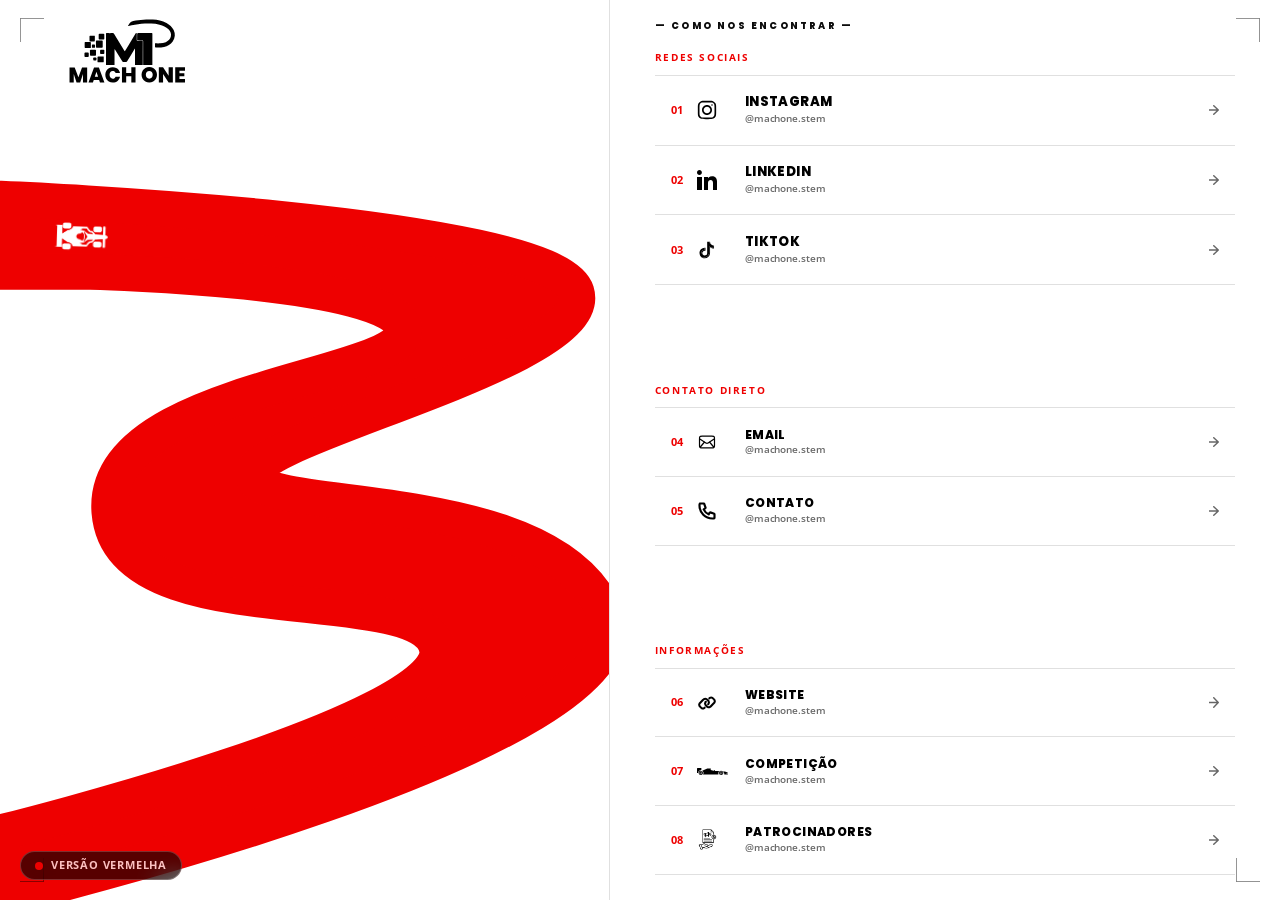
==== index.html @ 7f6b6109 "feat: site institucional Mach One Linktree com temas e animacao de pista" ====
<!DOCTYPE html>
<html lang="pt-BR" data-theme="white">
<head>
    <meta charset="UTF-8">
    <meta name="viewport" content="width=device-width, initial-scale=1.0">
    <title>Mach One | STEM Racing - Como Nos Encontrar</title>
    <meta name="description" content="A Mach One une tecnologia avançada e precisão para dominar as competições de STEM Racing. Conheça nossos links e canais oficiais.">
    <link rel="preconnect" href="https://fonts.googleapis.com">
    <link rel="preconnect" href="https://fonts.gstatic.com" crossorigin>
    <link href="https://fonts.googleapis.com/css2?family=Open+Sans:wght@400;600;700;800&family=Poppins:wght@700;800;900&display=swap" rel="stylesheet">
    <link rel="stylesheet" href="style.css">
</head>
<body>
    <!-- Main Frame (Full-Screen Edge-to-Edge) -->
    <main class="page-wrapper" id="main-frame">
        
        <!-- HUD Corner Brackets -->
        <img src="assets/corner-tl.svg" class="hud-corner hud-corner-tl" alt="" aria-hidden="true">
        <img src="assets/corner-tr.svg" class="hud-corner hud-corner-tr" alt="" aria-hidden="true">
        <img src="assets/corner-bl.svg" class="hud-corner hud-corner-bl" alt="" aria-hidden="true">
        <img src="assets/corner-br.svg" class="hud-corner hud-corner-br" alt="" aria-hidden="true">

        <div class="layout-container">
            <!-- LEFT COLUMN - Brand & Track Hero -->
            <section class="hero-column" aria-label="Mach One Brand">
                
                <!-- Brand Logo (Positioned high up) -->
                <header class="logo-wrapper">
                    <a href="#" class="logo-link" aria-label="Mach One Página Inicial">
                        <img src="assets/logo.svg" alt="Mach One Logo" class="brand-logo">
                    </a>
                </header>

                <!-- Winding S-Track with Autonomous F1 Car -->
                <div class="track-background" id="track-bg" aria-hidden="true">
                    <svg class="track-svg" id="track-svg-elem" viewBox="0 0 729.001 856.314" preserveAspectRatio="none" overflow="visible">
                        <!-- Track Asphalt Surface -->
                        <path id="track-surface" d="M483.198 159.98C476.521 98.8142 108.544 90.0101 108.544 90.0101H1V1.04213C1 1.04213 663.271 28.3812 689.282 114.106C715.293 199.83 289.618 293.432 303.124 340.233C316.629 387.034 660.27 349.963 724.296 507.048C788.323 664.132 1 855.042 1 855.042V773.952C1 773.952 539.721 638.646 523.714 550.141C507.708 461.637 144.122 539.006 131.553 383.327C119.136 229.512 489.874 221.145 483.198 159.98Z" fill="black" stroke="black" stroke-width="2"/>
                        
                        <!-- Track Centerline Guide for Autonomous Driving (Starts off-screen and loops seamlessly) -->
                        <path id="f1-track-line" d="M -70 45 L 1 45 C 380 45, 576 125, 586 137 C 602 210, 204 261, 217 362 C 230 463, 584 406, 624 528 C 664 651, 380 730, 1 814 L -70 814" fill="none" stroke="none" />
                    </svg>

                    <!-- Real Hardware-Accelerated Autonomous Car on Track -->
                    <div class="track-car-wrapper" id="f1-car-track">
                        <img src="assets/car-image.png" alt="Carro F1 Mach One" class="track-car-img">
                    </div>
                </div>

            </section>

            <!-- Vertical Center Divider -->
            <div class="center-divider" aria-hidden="true"></div>

            <!-- RIGHT COLUMN - Links Directory -->
            <section class="links-column" aria-label="Links e Contatos">
                <div class="links-panel-inner">
                    <!-- Main Header -->
                    <h1 class="links-main-title">— COMO NOS ENCONTRAR —</h1>

                    <!-- Links Groups Container (Vertically Distributed) -->
                    <div class="links-groups-wrapper">
                        <!-- GROUP 1: REDES SOCIAIS -->
                        <div class="links-category-group" id="group-social">
                        <h2 class="category-heading">REDES SOCIAIS</h2>
                        <div class="category-divider-line"></div>

                        <!-- 01 Instagram -->
                        <a href="https://instagram.com/machone.stem" target="_blank" rel="noopener noreferrer" class="link-item-row" id="link-01">
                            <span class="hover-car-runner" aria-hidden="true">
                                <img src="assets/racecar-icon.svg" alt="" class="hover-runner-img">
                            </span>
                            <span class="row-number">01</span>
                            <div class="row-icon-wrap">
                                <img src="assets/instagram.svg" alt="" class="row-icon-svg">
                            </div>
                            <div class="row-text-info">
                                <span class="row-title">INSTAGRAM</span>
                                <span class="row-handle">@machone.stem</span>
                            </div>
                            <div class="row-arrow-wrap">
                                <img src="assets/arrow.svg" alt="" class="row-arrow-svg">
                            </div>
                        </a>
                        <div class="category-divider-line"></div>

                        <!-- 02 LinkedIn -->
                        <a href="https://linkedin.com/company/machone-stem" target="_blank" rel="noopener noreferrer" class="link-item-row" id="link-02">
                            <span class="hover-car-runner" aria-hidden="true">
                                <img src="assets/racecar-icon.svg" alt="" class="hover-runner-img">
                            </span>
                            <span class="row-number">02</span>
                            <div class="row-icon-wrap">
                                <img src="assets/linkedin.svg" alt="" class="row-icon-svg">
                            </div>
                            <div class="row-text-info">
                                <span class="row-title">LINKEDIN</span>
                                <span class="row-handle">@machone.stem</span>
                            </div>
                            <div class="row-arrow-wrap">
                                <img src="assets/arrow.svg" alt="" class="row-arrow-svg">
                            </div>
                        </a>
                        <div class="category-divider-line"></div>

                        <!-- 03 TikTok -->
                        <a href="https://tiktok.com/@machone.stem" target="_blank" rel="noopener noreferrer" class="link-item-row" id="link-03">
                            <span class="hover-car-runner" aria-hidden="true">
                                <img src="assets/racecar-icon.svg" alt="" class="hover-runner-img">
                            </span>
                            <span class="row-number">03</span>
                            <div class="row-icon-wrap">
                                <img src="assets/tiktok.svg" alt="" class="row-icon-svg">
                            </div>
                            <div class="row-text-info">
                                <span class="row-title">TIKTOK</span>
                                <span class="row-handle">@machone.stem</span>
                            </div>
                            <div class="row-arrow-wrap">
                                <img src="assets/arrow.svg" alt="" class="row-arrow-svg">
                            </div>
                        </a>
                        <div class="category-divider-line"></div>
                    </div>

                    <!-- GROUP 2: CONTATO DIRETO -->
                    <div class="links-category-group" id="group-contact">
                        <h2 class="category-heading">CONTATO DIRETO</h2>
                        <div class="category-divider-line"></div>

                        <!-- 04 Email -->
                        <a href="mailto:contato@machone.stem" class="link-item-row" id="link-04">
                            <span class="hover-car-runner" aria-hidden="true">
                                <img src="assets/racecar-icon.svg" alt="" class="hover-runner-img">
                            </span>
                            <span class="row-number">04</span>
                            <div class="row-icon-wrap">
                                <img src="assets/mail.svg" alt="" class="row-icon-svg">
                            </div>
                            <div class="row-text-info">
                                <span class="row-title">EMAIL</span>
                                <span class="row-handle">@machone.stem</span>
                            </div>
                            <div class="row-arrow-wrap">
                                <img src="assets/arrow.svg" alt="" class="row-arrow-svg">
                            </div>
                        </a>
                        <div class="category-divider-line"></div>

                        <!-- 05 Contato / Telefone -->
                        <a href="https://wa.me/5511999999999" target="_blank" rel="noopener noreferrer" class="link-item-row" id="link-05">
                            <span class="hover-car-runner" aria-hidden="true">
                                <img src="assets/racecar-icon.svg" alt="" class="hover-runner-img">
                            </span>
                            <span class="row-number">05</span>
                            <div class="row-icon-wrap">
                                <img src="assets/phone.svg" alt="" class="row-icon-svg">
                            </div>
                            <div class="row-text-info">
                                <span class="row-title">CONTATO</span>
                                <span class="row-handle">@machone.stem</span>
                            </div>
                            <div class="row-arrow-wrap">
                                <img src="assets/arrow.svg" alt="" class="row-arrow-svg">
                            </div>
                        </a>
                        <div class="category-divider-line"></div>
                    </div>

                    <!-- GROUP 3: INFORMAÇÕES -->
                    <div class="links-category-group" id="group-info">
                        <h2 class="category-heading">INFORMAÇÕES</h2>
                        <div class="category-divider-line"></div>

                        <!-- 06 Website -->
                        <a href="https://machonestem.com.br" target="_blank" rel="noopener noreferrer" class="link-item-row" id="link-06">
                            <span class="hover-car-runner" aria-hidden="true">
                                <img src="assets/racecar-icon.svg" alt="" class="hover-runner-img">
                            </span>
                            <span class="row-number">06</span>
                            <div class="row-icon-wrap">
                                <img src="assets/website.svg" alt="" class="row-icon-svg">
                            </div>
                            <div class="row-text-info">
                                <span class="row-title">WEBSITE</span>
                                <span class="row-handle">@machone.stem</span>
                            </div>
                            <div class="row-arrow-wrap">
                                <img src="assets/arrow.svg" alt="" class="row-arrow-svg">
                            </div>
                        </a>
                        <div class="category-divider-line"></div>

                        <!-- 07 Competição -->
                        <a href="#competicao" class="link-item-row" id="link-07">
                            <span class="hover-car-runner" aria-hidden="true">
                                <img src="assets/racecar-icon.svg" alt="" class="hover-runner-img">
                            </span>
                            <span class="row-number">07</span>
                            <div class="row-icon-wrap icon-wide">
                                <img src="assets/racecar-icon.svg" alt="" class="row-icon-svg racecar-svg">
                            </div>
                            <div class="row-text-info">
                                <span class="row-title">COMPETIÇÃO</span>
                                <span class="row-handle">@machone.stem</span>
                            </div>
                            <div class="row-arrow-wrap">
                                <img src="assets/arrow.svg" alt="" class="row-arrow-svg">
                            </div>
                        </a>
                        <div class="category-divider-line"></div>

                        <!-- 08 Patrocinadores -->
                        <a href="#patrocinadores" class="link-item-row" id="link-08">
                            <span class="hover-car-runner" aria-hidden="true">
                                <img src="assets/racecar-icon.svg" alt="" class="hover-runner-img">
                            </span>
                            <span class="row-number">08</span>
                            <div class="row-icon-wrap">
                                <img src="assets/sponsorship.png" alt="" class="row-icon-img">
                            </div>
                            <div class="row-text-info">
                                <span class="row-title">PATROCINADORES</span>
                                <span class="row-handle">@machone.stem</span>
                            </div>
                            <div class="row-arrow-wrap">
                                <img src="assets/arrow.svg" alt="" class="row-arrow-svg">
                            </div>
                        </a>
                        <div class="category-divider-line"></div>
                    </div>
                </div>
            </div>
        </section>
        </div>
    </main>

    <a href="index-red.html" class="theme-switch-badge" title="Alternar para Versão Vermelha">
        <span class="theme-dot" aria-hidden="true"></span>
        Versão Vermelha
    </a>

    <script src="script.js"></script>
</body>
</html>
---- style.css ----
/* =========================================================
   MACH ONE | STEM Racing - Design System & Linktree
   Accurate 1:1 Implementation of Figma Dev Mode Specification
   Proportional Compact Scaling & Full-Screen Edge-to-Edge
   ========================================================= */

/* ---- Core Design Tokens ---- */
:root {
    --brand-red: #EE0000;
    --brand-red-dark: #CC0000;
    --brand-red-hover: #FF1A1A;
    --brand-black: #000000;
    --brand-white: #FFFFFF;

    --font-heading: 'Poppins', -apple-system, BlinkMacSystemFont, 'Segoe UI', sans-serif;
    --font-body: 'Open Sans', -apple-system, BlinkMacSystemFont, 'Segoe UI', sans-serif;

    --transition-snappy: 180ms cubic-bezier(0.16, 1, 0.3, 1);
    --transition-smooth: 280ms cubic-bezier(0.4, 0, 0.2, 1);
}

/* ---- THEME: WHITE CANVAS (index.html) ---- */
:root, [data-theme="white"] {
    --theme-bg: #FFFFFF;
    --theme-text-main: #000000;
    --theme-text-muted: #5A5A5A;
    --theme-category-heading: #EE0000; /* Títulos entre os elementos em vermelho */
    --theme-divider: rgba(0, 0, 0, 0.12);
    --theme-logo-filter: brightness(0);
    --theme-hud-filter: none;
    --theme-hud-opacity: 0.85;
    --theme-track-color: #EE0000; /* Pista em vermelho na versão branca */

    /* Row Normal */
    --theme-row-number: #EE0000;
    --theme-row-title: #000000;
    --theme-row-handle: #5A5A5A;
    --theme-row-icon-filter: brightness(0);
    --theme-row-arrow-filter: brightness(0);
    --theme-row-arrow-opacity: 0.6;

    /* Row Hover */
    --theme-hover-bg: #EE0000;
    --theme-hover-shadow: 0 10px 24px rgba(238, 0, 0, 0.32), 0 2px 6px rgba(0, 0, 0, 0.1);
    --theme-hover-number: #FFFFFF;
    --theme-hover-title: #FFFFFF;
    --theme-hover-handle: rgba(255, 255, 255, 0.92);
    --theme-hover-icon-filter: brightness(0) invert(1);
    --theme-hover-arrow-filter: brightness(0) invert(1);
    --theme-hover-car-filter: brightness(0) invert(1);
    --theme-hover-car-trail: linear-gradient(to left, rgba(255, 255, 255, 0.95), rgba(255, 255, 255, 0.3), transparent);
}

/* ---- THEME: RED CANVAS (index-red.html) ---- */
[data-theme="red"] {
    --theme-bg: #EE0000;
    --theme-text-main: #FFFFFF;
    --theme-text-muted: rgba(255, 255, 255, 0.9);
    --theme-category-heading: #FFFFFF; /* Branco para legibilidade sobre o fundo vermelho */
    --theme-divider: rgba(255, 255, 255, 0.25);
    --theme-logo-filter: drop-shadow(0 2px 6px rgba(0, 0, 0, 0.25));
    --theme-hud-filter: none;
    --theme-hud-opacity: 0.85;
    --theme-track-color: #000000; /* Pista em preto na versão vermelha */

    /* Row Normal */
    --theme-row-number: #000000;
    --theme-row-title: #FFFFFF;
    --theme-row-handle: rgba(255, 255, 255, 0.9);
    --theme-row-icon-filter: drop-shadow(0 1px 3px rgba(0, 0, 0, 0.25));
    --theme-row-arrow-filter: drop-shadow(0 1px 3px rgba(0, 0, 0, 0.25));
    --theme-row-arrow-opacity: 0.8;

    /* Row Hover */
    --theme-hover-bg: #FFFFFF;
    --theme-hover-shadow: 0 10px 24px rgba(0, 0, 0, 0.28), 0 2px 6px rgba(0, 0, 0, 0.16);
    --theme-hover-number: #EE0000;
    --theme-hover-title: #000000;
    --theme-hover-handle: #333333;
    --theme-hover-icon-filter: brightness(0);
    --theme-hover-arrow-filter: brightness(0) saturate(100%) invert(13%) sepia(94%) saturate(7150%) hue-rotate(359deg) brightness(98%) contrast(118%);
    --theme-hover-car-filter: brightness(0) saturate(100%) invert(13%) sepia(94%) saturate(7150%) hue-rotate(359deg) brightness(98%) contrast(118%); /* Carro Vermelho Mach One no fundo branco */
    --theme-hover-car-trail: linear-gradient(to left, rgba(238, 0, 0, 0.95), rgba(238, 0, 0, 0.4), transparent);
}

/* ---- Reset & Baseline ---- */
*,
*::before,
*::after {
    margin: 0;
    padding: 0;
    box-sizing: border-box;
}

html {
    font-size: 16px;
    -webkit-font-smoothing: antialiased;
    -moz-osx-font-smoothing: grayscale;
    scroll-behavior: smooth;
    background-color: var(--theme-bg);
    width: 100%;
    height: 100%;
    transition: background-color var(--transition-smooth);
}

body {
    font-family: var(--font-body);
    background-color: var(--theme-bg);
    color: var(--theme-text-main);
    width: 100%;
    min-height: 100vh;
    overflow-x: hidden;
    line-height: 1.35;
    transition: background-color var(--transition-smooth), color var(--transition-smooth);
}

a {
    text-decoration: none;
    color: inherit;
}

img {
    user-select: none;
    -webkit-user-drag: none;
}

/* =========================================================
   LAYOUT STRUCTURE (Full-Screen Edge-to-Edge)
   ========================================================= */
.page-wrapper {
    position: relative;
    width: 100%;
    min-height: 100vh;
    background-color: var(--theme-bg);
    overflow-x: hidden;
    transition: background-color var(--transition-smooth);
}

/* Technical HUD Corner Brackets - Delicate 24px framing */
.hud-corner {
    position: absolute;
    width: 24px;
    height: 24px;
    pointer-events: none;
    z-index: 30;
    opacity: var(--theme-hud-opacity);
    filter: var(--theme-hud-filter);
}

.hud-corner-tl {
    top: 18px;
    left: 20px;
    transform: rotate(90deg);
}

.hud-corner-tr {
    top: 18px;
    right: 20px;
    transform: rotate(180deg);
}

.hud-corner-bl {
    bottom: 18px;
    left: 20px;
    transform: rotate(-90deg);
}

.hud-corner-br {
    bottom: 18px;
    right: 20px;
}

/* Two-column Edge-to-Edge Grid */
.layout-container {
    display: grid;
    grid-template-columns: 1fr 1px 1.1fr;
    width: 100%;
    min-height: 100vh;
    position: relative;
}

/* Center Vertical Divider */
.center-divider {
    background-color: var(--theme-divider);
    width: 1px;
    height: 100%;
    z-index: 10;
    transition: background-color var(--transition-smooth);
}

/* =========================================================
   LEFT COLUMN: BRAND HERO & TRACK
   ========================================================= */
.hero-column {
    position: relative;
    padding: clamp(8px, 1.4vh, 16px) clamp(28px, 4vw, 60px) clamp(24px, 4vh, 48px) clamp(28px, 4vw, 60px);
    display: flex;
    flex-direction: column;
    overflow: hidden;
    height: 100%;
}

/* Logo Area - Positioned high up near the top */
.logo-wrapper {
    position: relative;
    z-index: 15;
    margin-top: -6px;
    margin-bottom: 0;
}

.logo-link {
    display: inline-block;
    transition: transform var(--transition-snappy);
}

.logo-link:hover {
    transform: scale(1.02);
}

.brand-logo {
    display: block;
    width: clamp(135px, 11.5vw, 165px);
    height: auto;
    filter: var(--theme-logo-filter);
    transition: filter var(--transition-smooth), transform var(--transition-snappy);
}

/* Autonomous F1 Car on Track - Hardware accelerated HTML car */
.track-car-wrapper {
    position: absolute;
    top: 0;
    left: 0;
    width: clamp(36px, 3.1vw, 45px);
    height: auto;
    z-index: 10;
    pointer-events: none;
    transform-origin: center center;
    will-change: transform, opacity;
    opacity: 0; /* Inicia oculto até o script posicioná-lo no início da pista */
    transform: translate(-70px, 45px) translate(-50%, -50%) rotate(90deg);
}

.track-car-img {
    display: block;
    width: 100%;
    height: auto;
    mix-blend-mode: screen; /* Strips black border completely leaving pure white car */
    filter: none; /* Sem nenhum brilho ou halo - chassi branco 100% limpo e nítido */
}

/* Winding Track SVG - Covers from below logo to bottom edge */
.track-background {
    position: absolute;
    left: 0;
    top: clamp(170px, 22vh, 215px);
    bottom: 0;
    width: 100%;
    height: calc(100% - clamp(170px, 22vh, 215px));
    z-index: 5;
    pointer-events: none;
}

.track-svg {
    display: block;
    width: 100%;
    height: 100%;
    object-fit: fill;
}

/* Track Surface Dynamic Color - Widened with round joins so car never touches edges */
#track-surface {
    fill: var(--theme-track-color);
    stroke: var(--theme-track-color);
    stroke-width: 44px; /* Aumenta a largura total da pista em 44px */
    stroke-linejoin: round;
    stroke-linecap: round;
    transition: fill var(--transition-smooth), stroke var(--transition-smooth);
}


/* =========================================================
   RIGHT COLUMN: LINKS PANEL (Full Horizontal & Vertical Distribution)
   ========================================================= */
.links-column {
    position: relative;
    z-index: 15;
    padding: clamp(14px, 2.2vh, 24px) clamp(24px, 3.5vw, 56px) clamp(18px, 2.8vh, 32px) clamp(24px, 3.5vw, 56px);
    display: flex;
    flex-direction: column;
    justify-content: flex-start;
    height: 100%;
    width: 100%;
}

/* Inner container spans 100% width and height of the right column */
.links-panel-inner {
    width: 100%;
    max-width: 100%; /* Ocupa toda a extensão horizontal da coluna direita */
    display: flex;
    flex-direction: column;
    height: 100%;
}

/* Main Header - Clean letter-spaced heading posicionado no topo */
.links-main-title {
    font-family: var(--font-heading);
    font-weight: 800;
    font-size: clamp(9.5px, 0.72vw, 11px);
    line-height: 1.2;
    letter-spacing: 2.2px;
    text-transform: uppercase;
    color: var(--theme-text-main);
    margin-top: 0;
    margin-bottom: clamp(14px, 2.2vh, 24px);
    opacity: 0.95;
    flex-shrink: 0;
    transition: color var(--transition-smooth);
}

/* Groups Wrapper - Distribuído perfeitamente de ponta a ponta na vertical */
.links-groups-wrapper {
    display: flex;
    flex-direction: column;
    justify-content: space-between; /* Distribui os 3 blocos equilibradamente por toda a altura */
    flex: 1;
    width: 100%;
    min-height: 0;
}

/* Category Groups */
.links-category-group {
    display: flex;
    flex-direction: column;
    width: 100%;
    margin-bottom: 0;
}

.category-heading {
    font-family: var(--font-body);
    font-weight: 700;
    font-size: clamp(10px, 0.76vw, 11.5px);
    line-height: 1.2;
    color: var(--theme-category-heading); /* Títulos entre os elementos em VERMELHO na versão branca e BRANCO na vermelha */
    text-transform: uppercase;
    margin-bottom: clamp(9px, 1.3vh, 13px);
    letter-spacing: 1.6px;
    transition: color var(--transition-smooth);
}

/* Horizontal Hairline Divider */
.category-divider-line {
    height: 1px;
    width: 100%;
    background-color: var(--theme-divider);
    opacity: 1;
    transition: background-color var(--transition-smooth);
}

/* Link Row Items - Proporções generosas preenchendo toda a horizontal e vertical */
.link-item-row {
    display: grid;
    grid-template-columns: 26px 34px 1fr 20px;
    align-items: center;
    padding: clamp(14px, 2.15vh, 22px) 16px;
    text-decoration: none;
    color: inherit;
    position: relative;
    border-radius: 0; /* Pontas retas / cantos vivos (sem arredondamento) */
    overflow: hidden;
    cursor: pointer;
    width: 100%;
}

/* Background sweeping from the left edge all the way to the other side */
.link-item-row::before {
    content: '';
    position: absolute;
    top: 0;
    left: 0;
    width: 100%;
    height: 100%;
    background-color: var(--theme-hover-bg);
    transform: scaleX(0);
    transform-origin: left center;
    transition: transform 360ms cubic-bezier(0.35, 0, 0.15, 1), background-color var(--transition-smooth);
    z-index: 1;
    pointer-events: none;
    opacity: 1;
}

.link-item-row:hover::before {
    transform: scaleX(1);
    opacity: 1;
    transition: transform 2000ms cubic-bezier(0.25, 0.4, 0.25, 1);
}

/* Botão fixo no grid: sem saltar, deslocar ou pular no hover */
.link-item-row:hover {
    transform: none;
    box-shadow: none;
}

.link-item-row:active {
    transform: none;
}

/* Mini F1 Car running across the item on hover from left lateral to the other side */
.hover-car-runner {
    position: absolute;
    top: 50%;
    left: -44px; /* Bico do carro inicia atrás da borda */
    transform: translateY(-50%);
    width: 32px;
    height: auto;
    z-index: 12;
    pointer-events: none;
    opacity: 0;
    transition: opacity 180ms ease;
}

/* Supersonic speed streak trailing behind the mini car as it drives right */
.hover-car-runner::after {
    content: '';
    position: absolute;
    right: 85%;
    top: 50%;
    transform: translateY(-50%);
    width: 24px;
    height: 2px;
    background: var(--theme-hover-car-trail);
    border-radius: 0;
    pointer-events: none;
}

.hover-runner-img {
    display: block;
    width: 100%;
    height: auto;
    transform: scaleX(-1); /* Points car nose forward to the RIGHT */
    filter: var(--theme-hover-car-filter);
}

/* On hover: Mini car reaches the exact position of the arrow at the end, replacing it */
.link-item-row:hover .hover-car-runner {
    left: calc(100% - 38px);
    opacity: 1;
    transition: left 2000ms cubic-bezier(0.25, 0.4, 0.25, 1), opacity 80ms ease;
}

/* Ensure row content is layered on top of the sweep background */
.row-number,
.row-icon-wrap,
.row-text-info,
.row-arrow-wrap {
    position: relative;
    z-index: 4;
}

/* Item Number (01, 02, etc.) - Reduzido em 20% */
.row-number {
    font-family: var(--font-body);
    font-weight: 700;
    font-size: clamp(10.5px, 0.76vw, 12px);
    color: var(--theme-row-number);
    user-select: none;
    transition: color 240ms ease, transform 240ms ease;
}

.link-item-row:hover .row-number {
    color: var(--theme-hover-number);
    transition: color 400ms ease 120ms; /* Revela quando o carro passa */
}

/* Icon Wrap - Reduzido em 20% (26px) */
.row-icon-wrap {
    display: flex;
    align-items: center;
    justify-content: flex-start;
    width: 26px;
    height: 26px;
}

/* Reduzido em 20% (20px) */
.row-icon-svg {
    display: block;
    width: 20px;
    height: 20px;
    object-fit: contain;
    filter: var(--theme-row-icon-filter);
    transition: filter 240ms ease;
}

/* Reduzido em 20% (21px) */
.row-icon-img {
    display: block;
    width: 21px;
    height: 21px;
    object-fit: contain;
    filter: var(--theme-row-icon-filter);
    transition: filter 240ms ease;
}

/* Hover icon filter */
.link-item-row:hover .row-icon-svg,
.link-item-row:hover .row-icon-img {
    filter: var(--theme-hover-icon-filter);
    transition: filter 400ms ease 320ms; /* Revela com o carro */
}

.icon-wide {
    width: 34px;
}

/* Reduzido em 20% (31px) - Virado para apontar para a DIREITA */
.racecar-svg {
    width: 31px;
    height: auto;
    transform: scaleX(-1); /* Aponta o bico para a DIREITA */
    transition: filter 240ms ease;
}

.link-item-row:hover .racecar-svg {
    transform: scaleX(-1); /* Mantém apontado para a direita estático */
}

/* Text Block */
.row-text-info {
    display: flex;
    flex-direction: column;
    justify-content: center;
    padding-left: 14px;
    gap: 3px;
}

/* Title Font: Poppins 800 - Reduzido em 20% */
.row-title {
    font-family: var(--font-heading);
    font-weight: 800;
    font-size: clamp(12px, 0.88vw, 13.5px);
    line-height: 1.15;
    color: var(--theme-row-title);
    text-transform: uppercase;
    letter-spacing: 0.4px;
    transition: color 240ms ease;
}

#group-social .row-title {
    font-size: clamp(13px, 0.94vw, 14.5px);
}

.link-item-row:hover .row-title {
    color: var(--theme-hover-title);
    transition: color 450ms ease 650ms; /* Revela o título quando o carro cruza o centro */
}

/* Handle Font: Open Sans 600 - Reduzido em 20% */
.row-handle {
    font-family: var(--font-body);
    font-weight: 600;
    font-size: clamp(9.8px, 0.72vw, 11px);
    line-height: 1.25;
    color: var(--theme-row-handle);
    opacity: 0.9;
    letter-spacing: -0.1px;
    transition: color 240ms ease, opacity 240ms ease;
}

.link-item-row:hover .row-handle {
    color: var(--theme-hover-handle);
    opacity: 1;
    transition: color 450ms ease 850ms, opacity 450ms ease 850ms; /* Revela o @ após o título */
}

/* Right Arrow - Reduzido em 20% */
.row-arrow-wrap {
    display: flex;
    align-items: center;
    justify-content: flex-end;
}

.row-arrow-svg {
    display: block;
    width: 10px;
    height: 10.5px;
    filter: var(--theme-row-arrow-filter);
    opacity: var(--theme-row-arrow-opacity);
    transition: transform 240ms ease, opacity 240ms ease, filter 240ms ease;
}

/* On hover: Carro substitui a seta no final de todos os itens */
.link-item-row:hover .row-arrow-svg {
    filter: var(--theme-hover-arrow-filter);
    transform: translateX(6px);
    opacity: 0; /* A seta desaparece suavemente quando o carro atraca em seu lugar */
    transition: transform 350ms ease 1500ms, opacity 350ms ease 1500ms, filter 240ms ease;
}

/* =========================================================
   DESKTOP SCREEN FITTING (Full Height 100vh lock on standard screens)
   ========================================================= */
@media (min-width: 1025px) {
    .page-wrapper {
        height: 100vh;
        overflow: hidden;
    }

    .layout-container {
        height: 100vh;
    }
}

/* Fallback for ultra-short screens where scrolling is needed */
@media (min-width: 1025px) and (max-height: 560px) {
    .page-wrapper {
        height: auto;
        overflow-y: auto;
    }

    .layout-container {
        height: auto;
    }
}

/* =========================================================
   RESPONSIVE DESIGN (Tablets & Mobile)
   ========================================================= */
@media (max-width: 1024px) {
    .page-wrapper {
        height: auto;
        min-height: 100vh;
        overflow-y: auto;
    }

    .layout-container {
        grid-template-columns: 1fr;
        min-height: auto;
        height: auto;
    }

    .center-divider {
        display: none;
    }

    .hero-column {
        height: auto;
        min-height: 440px;
        padding: 32px 24px 24px 24px;
    }

    .track-background {
        top: 130px;
        height: 320px;
    }

    .links-column {
        height: auto;
        padding: 20px 24px 44px 24px;
        justify-content: flex-start;
    }
    
    .links-panel-inner {
        max-width: 100%;
    }
}

@media (max-width: 768px) {
    .hud-corner {
        width: 20px;
        height: 20px;
    }

    .hud-corner-tl { top: 12px; left: 12px; }
    .hud-corner-tr { top: 12px; right: 12px; }
    .hud-corner-bl { bottom: 12px; left: 12px; }
    .hud-corner-br { bottom: 12px; right: 12px; }

    .hero-column {
        padding: 24px 16px 20px 16px;
        min-height: 380px;
    }

    .brand-logo {
        width: 140px;
    }

    .track-car-wrapper {
        top: 110px;
        left: 16px;
    }

    .track-car-img {
        width: 32px;
    }

    .track-background {
        top: 100px;
        height: 260px;
    }

    .links-column {
        padding: 10px 16px 36px 16px;
    }

    .links-main-title {
        font-size: 9px;
        margin-top: 0;
        margin-bottom: 14px;
    }

    .links-category-group {
        margin-bottom: 20px;
    }

    .category-heading {
        font-size: 11px;
        margin-bottom: 8px;
    }

    .link-item-row {
        grid-template-columns: 19px 27px 1fr 14px;
        padding: 7px 5px;
    }

    .row-icon-wrap {
        width: 22px;
        height: 22px;
    }

    .row-icon-svg {
        width: 17.5px;
        height: 17.5px;
    }

    .row-icon-img {
        width: 18.5px;
        height: 18.5px;
    }

    .racecar-svg {
        width: 27px;
    }

    .row-number {
        font-size: 9.5px;
    }

    .row-title {
        font-size: 11.5px;
    }

    .row-handle {
        font-size: 9px;
    }
}

/* Accessibility: Reduced Motion */
@media (prefers-reduced-motion: reduce) {
    *,
    *::before,
    *::after {
        animation-duration: 0.01ms !important;
        animation-iteration-count: 1 !important;
        transition-duration: 0.01ms !important;
        scroll-behavior: auto !important;
    }
}

/* Version Switcher (Discreet F1 Theme Toggle Badge) */
.theme-switch-badge {
    position: fixed;
    bottom: 20px;
    left: 20px;
    z-index: 50;
    display: inline-flex;
    align-items: center;
    gap: 8px;
    padding: 6px 14px;
    background: rgba(0, 0, 0, 0.85);
    color: #FFFFFF;
    backdrop-filter: blur(8px);
    border: 1px solid rgba(255, 255, 255, 0.25);
    border-radius: 20px;
    font-family: var(--font-body);
    font-size: 11px;
    font-weight: 700;
    letter-spacing: 0.8px;
    text-transform: uppercase;
    text-decoration: none;
    transition: transform var(--transition-snappy), background var(--transition-snappy), opacity var(--transition-snappy);
    opacity: 0.75;
}

.theme-switch-badge:hover {
    opacity: 1;
    transform: translateY(-2px);
    background: #000000;
    border-color: rgba(255, 255, 255, 0.45);
}

.theme-dot {
    width: 8px;
    height: 8px;
    border-radius: 50%;
    background-color: var(--brand-red);
}

[data-theme="red"] .theme-switch-badge {
    background: rgba(255, 255, 255, 0.9);
    color: #000000;
    border-color: rgba(0, 0, 0, 0.2);
}

[data-theme="red"] .theme-switch-badge:hover {
    background: #FFFFFF;
}

[data-theme="red"] .theme-dot {
    background-color: var(--brand-red);
}
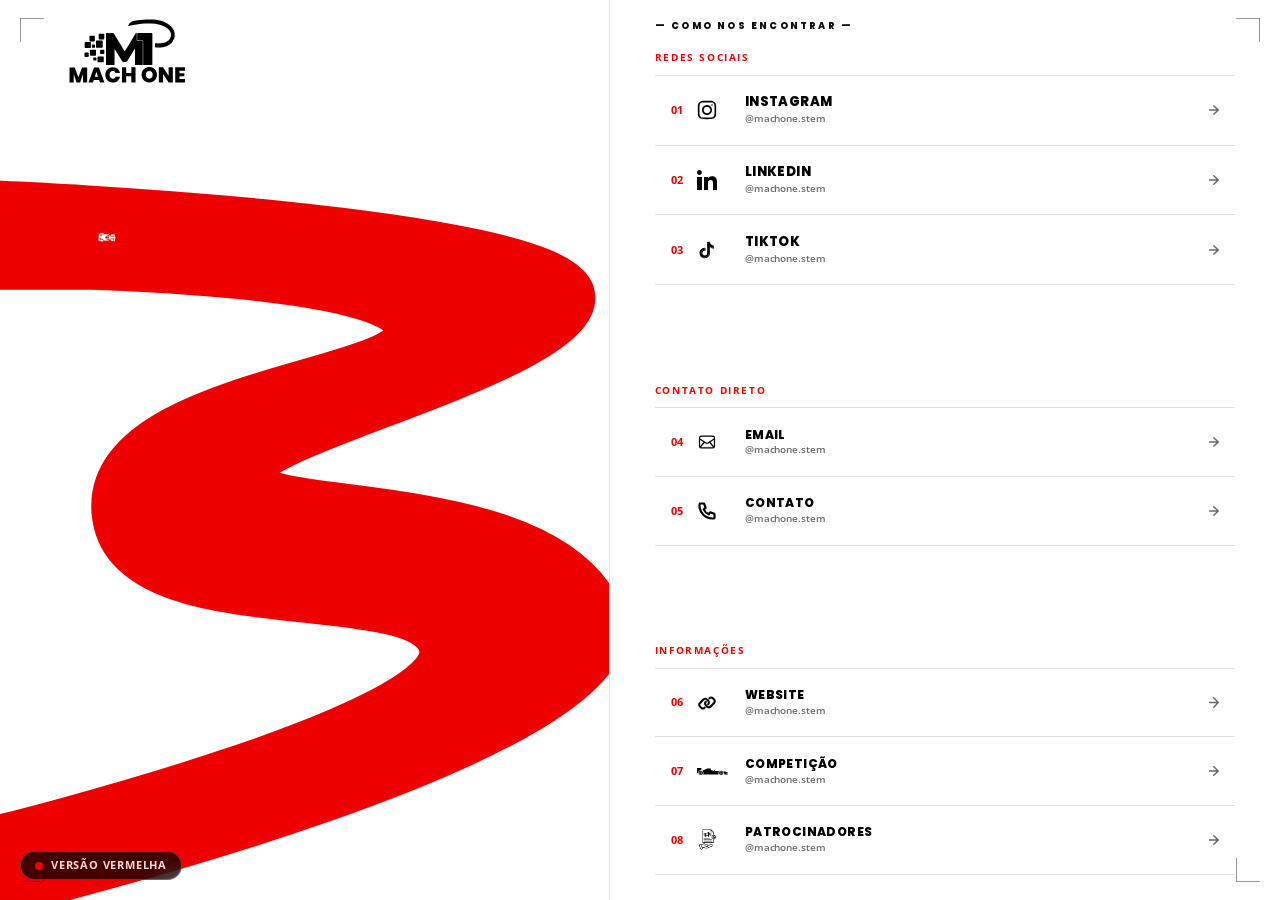
==== commit 36c92d42: "feat: migra carro para animateMotion nativo no SVG e otimiza responsividade mobile senior" ====
--- a/index.html
+++ b/index.html
@@ -1,19 +1,24 @@
 <!DOCTYPE html>
 <html lang="pt-BR" data-theme="white">
+
 <head>
     <meta charset="UTF-8">
     <meta name="viewport" content="width=device-width, initial-scale=1.0">
     <title>Mach One | STEM Racing - Como Nos Encontrar</title>
-    <meta name="description" content="A Mach One une tecnologia avançada e precisão para dominar as competições de STEM Racing. Conheça nossos links e canais oficiais.">
+    <meta name="description"
+        content="A Mach One une tecnologia avançada e precisão para dominar as competições de STEM Racing. Conheça nossos links e canais oficiais.">
     <link rel="preconnect" href="https://fonts.googleapis.com">
     <link rel="preconnect" href="https://fonts.gstatic.com" crossorigin>
-    <link href="https://fonts.googleapis.com/css2?family=Open+Sans:wght@400;600;700;800&family=Poppins:wght@700;800;900&display=swap" rel="stylesheet">
+    <link
+        href="https://fonts.googleapis.com/css2?family=Open+Sans:wght@400;600;700;800&family=Poppins:wght@700;800;900&display=swap"
+        rel="stylesheet">
     <link rel="stylesheet" href="style.css">
 </head>
+
 <body>
     <!-- Main Frame (Full-Screen Edge-to-Edge) -->
     <main class="page-wrapper" id="main-frame">
-        
+
         <!-- HUD Corner Brackets -->
         <img src="assets/corner-tl.svg" class="hud-corner hud-corner-tl" alt="" aria-hidden="true">
         <img src="assets/corner-tr.svg" class="hud-corner hud-corner-tr" alt="" aria-hidden="true">
@@ -23,7 +28,7 @@
         <div class="layout-container">
             <!-- LEFT COLUMN - Brand & Track Hero -->
             <section class="hero-column" aria-label="Mach One Brand">
-                
+
                 <!-- Brand Logo (Positioned high up) -->
                 <header class="logo-wrapper">
                     <a href="#" class="logo-link" aria-label="Mach One Página Inicial">
@@ -34,17 +39,24 @@
                 <!-- Winding S-Track with Autonomous F1 Car -->
                 <div class="track-background" id="track-bg" aria-hidden="true">
                     <svg class="track-svg" id="track-svg-elem" viewBox="0 0 729.001 856.314" preserveAspectRatio="none" overflow="visible">
-                        <!-- Track Asphalt Surface -->
-                        <path id="track-surface" d="M483.198 159.98C476.521 98.8142 108.544 90.0101 108.544 90.0101H1V1.04213C1 1.04213 663.271 28.3812 689.282 114.106C715.293 199.83 289.618 293.432 303.124 340.233C316.629 387.034 660.27 349.963 724.296 507.048C788.323 664.132 1 855.042 1 855.042V773.952C1 773.952 539.721 638.646 523.714 550.141C507.708 461.637 144.122 539.006 131.553 383.327C119.136 229.512 489.874 221.145 483.198 159.98Z" fill="black" stroke="black" stroke-width="2"/>
-                        
-                        <!-- Track Centerline Guide for Autonomous Driving (Starts off-screen and loops seamlessly) -->
-                        <path id="f1-track-line" d="M -70 45 L 1 45 C 380 45, 576 125, 586 137 C 602 210, 204 261, 217 362 C 230 463, 584 406, 624 528 C 664 651, 380 730, 1 814 L -70 814" fill="none" stroke="none" />
+                        <!-- Pista de Asfalto -->
+                        <path id="track-surface"
+                            d="M483.198 159.98C476.521 98.8142 108.544 90.0101 108.544 90.0101H1V1.04213C1 1.04213 663.271 28.3812 689.282 114.106C715.293 199.83 289.618 293.432 303.124 340.233C316.629 387.034 660.27 349.963 724.296 507.048C788.323 664.132 1 855.042 1 855.042V773.952C1 773.952 539.721 638.646 523.714 550.141C507.708 461.637 144.122 539.006 131.553 383.327C119.136 229.512 489.874 221.145 483.198 159.98Z"
+                            fill="black" stroke="black" stroke-width="2" />
+
+                        <!-- Elemento do Carro animado nativamente -->
+                        <g id="f1-car-track">
+
+                            <!-- O bico do carro é corrigido girando a imagem em 90 graus (se ele andar de ré, mude o 90 para -90) -->
+                            <g transform="rotate(90)">
+                                <image href="assets/car-image.png" xlink:href="assets/car-image.png" x="-24" y="-12" width="48" height="24" />
+                            </g>
+
+                            <!-- dur="15s" diminui drasticamente a velocidade, deixando o movimento suave e profissional -->
+                            <animateMotion dur="15s" repeatCount="indefinite" rotate="auto"
+                                path="M -70 45 L 1 45 C 380 45, 576 125, 586 137 C 602 210, 204 261, 217 362 C 230 463, 584 406, 624 528 C 664 651, 380 730, 1 814 L -70 814" />
+                        </g>
                     </svg>
-
-                    <!-- Real Hardware-Accelerated Autonomous Car on Track -->
-                    <div class="track-car-wrapper" id="f1-car-track">
-                        <img src="assets/car-image.png" alt="Carro F1 Mach One" class="track-car-img">
-                    </div>
                 </div>
 
             </section>
@@ -62,176 +74,181 @@
                     <div class="links-groups-wrapper">
                         <!-- GROUP 1: REDES SOCIAIS -->
                         <div class="links-category-group" id="group-social">
-                        <h2 class="category-heading">REDES SOCIAIS</h2>
-                        <div class="category-divider-line"></div>
-
-                        <!-- 01 Instagram -->
-                        <a href="https://instagram.com/machone.stem" target="_blank" rel="noopener noreferrer" class="link-item-row" id="link-01">
-                            <span class="hover-car-runner" aria-hidden="true">
-                                <img src="assets/racecar-icon.svg" alt="" class="hover-runner-img">
-                            </span>
-                            <span class="row-number">01</span>
-                            <div class="row-icon-wrap">
-                                <img src="assets/instagram.svg" alt="" class="row-icon-svg">
-                            </div>
-                            <div class="row-text-info">
-                                <span class="row-title">INSTAGRAM</span>
-                                <span class="row-handle">@machone.stem</span>
-                            </div>
-                            <div class="row-arrow-wrap">
-                                <img src="assets/arrow.svg" alt="" class="row-arrow-svg">
-                            </div>
-                        </a>
-                        <div class="category-divider-line"></div>
-
-                        <!-- 02 LinkedIn -->
-                        <a href="https://linkedin.com/company/machone-stem" target="_blank" rel="noopener noreferrer" class="link-item-row" id="link-02">
-                            <span class="hover-car-runner" aria-hidden="true">
-                                <img src="assets/racecar-icon.svg" alt="" class="hover-runner-img">
-                            </span>
-                            <span class="row-number">02</span>
-                            <div class="row-icon-wrap">
-                                <img src="assets/linkedin.svg" alt="" class="row-icon-svg">
-                            </div>
-                            <div class="row-text-info">
-                                <span class="row-title">LINKEDIN</span>
-                                <span class="row-handle">@machone.stem</span>
-                            </div>
-                            <div class="row-arrow-wrap">
-                                <img src="assets/arrow.svg" alt="" class="row-arrow-svg">
-                            </div>
-                        </a>
-                        <div class="category-divider-line"></div>
-
-                        <!-- 03 TikTok -->
-                        <a href="https://tiktok.com/@machone.stem" target="_blank" rel="noopener noreferrer" class="link-item-row" id="link-03">
-                            <span class="hover-car-runner" aria-hidden="true">
-                                <img src="assets/racecar-icon.svg" alt="" class="hover-runner-img">
-                            </span>
-                            <span class="row-number">03</span>
-                            <div class="row-icon-wrap">
-                                <img src="assets/tiktok.svg" alt="" class="row-icon-svg">
-                            </div>
-                            <div class="row-text-info">
-                                <span class="row-title">TIKTOK</span>
-                                <span class="row-handle">@machone.stem</span>
-                            </div>
-                            <div class="row-arrow-wrap">
-                                <img src="assets/arrow.svg" alt="" class="row-arrow-svg">
-                            </div>
-                        </a>
-                        <div class="category-divider-line"></div>
-                    </div>
-
-                    <!-- GROUP 2: CONTATO DIRETO -->
-                    <div class="links-category-group" id="group-contact">
-                        <h2 class="category-heading">CONTATO DIRETO</h2>
-                        <div class="category-divider-line"></div>
-
-                        <!-- 04 Email -->
-                        <a href="mailto:contato@machone.stem" class="link-item-row" id="link-04">
-                            <span class="hover-car-runner" aria-hidden="true">
-                                <img src="assets/racecar-icon.svg" alt="" class="hover-runner-img">
-                            </span>
-                            <span class="row-number">04</span>
-                            <div class="row-icon-wrap">
-                                <img src="assets/mail.svg" alt="" class="row-icon-svg">
-                            </div>
-                            <div class="row-text-info">
-                                <span class="row-title">EMAIL</span>
-                                <span class="row-handle">@machone.stem</span>
-                            </div>
-                            <div class="row-arrow-wrap">
-                                <img src="assets/arrow.svg" alt="" class="row-arrow-svg">
-                            </div>
-                        </a>
-                        <div class="category-divider-line"></div>
-
-                        <!-- 05 Contato / Telefone -->
-                        <a href="https://wa.me/5511999999999" target="_blank" rel="noopener noreferrer" class="link-item-row" id="link-05">
-                            <span class="hover-car-runner" aria-hidden="true">
-                                <img src="assets/racecar-icon.svg" alt="" class="hover-runner-img">
-                            </span>
-                            <span class="row-number">05</span>
-                            <div class="row-icon-wrap">
-                                <img src="assets/phone.svg" alt="" class="row-icon-svg">
-                            </div>
-                            <div class="row-text-info">
-                                <span class="row-title">CONTATO</span>
-                                <span class="row-handle">@machone.stem</span>
-                            </div>
-                            <div class="row-arrow-wrap">
-                                <img src="assets/arrow.svg" alt="" class="row-arrow-svg">
-                            </div>
-                        </a>
-                        <div class="category-divider-line"></div>
-                    </div>
-
-                    <!-- GROUP 3: INFORMAÇÕES -->
-                    <div class="links-category-group" id="group-info">
-                        <h2 class="category-heading">INFORMAÇÕES</h2>
-                        <div class="category-divider-line"></div>
-
-                        <!-- 06 Website -->
-                        <a href="https://machonestem.com.br" target="_blank" rel="noopener noreferrer" class="link-item-row" id="link-06">
-                            <span class="hover-car-runner" aria-hidden="true">
-                                <img src="assets/racecar-icon.svg" alt="" class="hover-runner-img">
-                            </span>
-                            <span class="row-number">06</span>
-                            <div class="row-icon-wrap">
-                                <img src="assets/website.svg" alt="" class="row-icon-svg">
-                            </div>
-                            <div class="row-text-info">
-                                <span class="row-title">WEBSITE</span>
-                                <span class="row-handle">@machone.stem</span>
-                            </div>
-                            <div class="row-arrow-wrap">
-                                <img src="assets/arrow.svg" alt="" class="row-arrow-svg">
-                            </div>
-                        </a>
-                        <div class="category-divider-line"></div>
-
-                        <!-- 07 Competição -->
-                        <a href="#competicao" class="link-item-row" id="link-07">
-                            <span class="hover-car-runner" aria-hidden="true">
-                                <img src="assets/racecar-icon.svg" alt="" class="hover-runner-img">
-                            </span>
-                            <span class="row-number">07</span>
-                            <div class="row-icon-wrap icon-wide">
-                                <img src="assets/racecar-icon.svg" alt="" class="row-icon-svg racecar-svg">
-                            </div>
-                            <div class="row-text-info">
-                                <span class="row-title">COMPETIÇÃO</span>
-                                <span class="row-handle">@machone.stem</span>
-                            </div>
-                            <div class="row-arrow-wrap">
-                                <img src="assets/arrow.svg" alt="" class="row-arrow-svg">
-                            </div>
-                        </a>
-                        <div class="category-divider-line"></div>
-
-                        <!-- 08 Patrocinadores -->
-                        <a href="#patrocinadores" class="link-item-row" id="link-08">
-                            <span class="hover-car-runner" aria-hidden="true">
-                                <img src="assets/racecar-icon.svg" alt="" class="hover-runner-img">
-                            </span>
-                            <span class="row-number">08</span>
-                            <div class="row-icon-wrap">
-                                <img src="assets/sponsorship.png" alt="" class="row-icon-img">
-                            </div>
-                            <div class="row-text-info">
-                                <span class="row-title">PATROCINADORES</span>
-                                <span class="row-handle">@machone.stem</span>
-                            </div>
-                            <div class="row-arrow-wrap">
-                                <img src="assets/arrow.svg" alt="" class="row-arrow-svg">
-                            </div>
-                        </a>
-                        <div class="category-divider-line"></div>
+                            <h2 class="category-heading">REDES SOCIAIS</h2>
+                            <div class="category-divider-line"></div>
+
+                            <!-- 01 Instagram -->
+                            <a href="https://instagram.com/machone.stem" target="_blank" rel="noopener noreferrer"
+                                class="link-item-row" id="link-01">
+                                <span class="hover-car-runner" aria-hidden="true">
+                                    <img src="assets/racecar-icon.svg" alt="" class="hover-runner-img">
+                                </span>
+                                <span class="row-number">01</span>
+                                <div class="row-icon-wrap">
+                                    <img src="assets/instagram.svg" alt="" class="row-icon-svg">
+                                </div>
+                                <div class="row-text-info">
+                                    <span class="row-title">INSTAGRAM</span>
+                                    <span class="row-handle">@machone.stem</span>
+                                </div>
+                                <div class="row-arrow-wrap">
+                                    <img src="assets/arrow.svg" alt="" class="row-arrow-svg">
+                                </div>
+                            </a>
+                            <div class="category-divider-line"></div>
+
+                            <!-- 02 LinkedIn -->
+                            <a href="https://linkedin.com/company/machone-stem" target="_blank"
+                                rel="noopener noreferrer" class="link-item-row" id="link-02">
+                                <span class="hover-car-runner" aria-hidden="true">
+                                    <img src="assets/racecar-icon.svg" alt="" class="hover-runner-img">
+                                </span>
+                                <span class="row-number">02</span>
+                                <div class="row-icon-wrap">
+                                    <img src="assets/linkedin.svg" alt="" class="row-icon-svg">
+                                </div>
+                                <div class="row-text-info">
+                                    <span class="row-title">LINKEDIN</span>
+                                    <span class="row-handle">@machone.stem</span>
+                                </div>
+                                <div class="row-arrow-wrap">
+                                    <img src="assets/arrow.svg" alt="" class="row-arrow-svg">
+                                </div>
+                            </a>
+                            <div class="category-divider-line"></div>
+
+                            <!-- 03 TikTok -->
+                            <a href="https://tiktok.com/@machone.stem" target="_blank" rel="noopener noreferrer"
+                                class="link-item-row" id="link-03">
+                                <span class="hover-car-runner" aria-hidden="true">
+                                    <img src="assets/racecar-icon.svg" alt="" class="hover-runner-img">
+                                </span>
+                                <span class="row-number">03</span>
+                                <div class="row-icon-wrap">
+                                    <img src="assets/tiktok.svg" alt="" class="row-icon-svg">
+                                </div>
+                                <div class="row-text-info">
+                                    <span class="row-title">TIKTOK</span>
+                                    <span class="row-handle">@machone.stem</span>
+                                </div>
+                                <div class="row-arrow-wrap">
+                                    <img src="assets/arrow.svg" alt="" class="row-arrow-svg">
+                                </div>
+                            </a>
+                            <div class="category-divider-line"></div>
+                        </div>
+
+                        <!-- GROUP 2: CONTATO DIRETO -->
+                        <div class="links-category-group" id="group-contact">
+                            <h2 class="category-heading">CONTATO DIRETO</h2>
+                            <div class="category-divider-line"></div>
+
+                            <!-- 04 Email -->
+                            <a href="mailto:contato@machone.stem" class="link-item-row" id="link-04">
+                                <span class="hover-car-runner" aria-hidden="true">
+                                    <img src="assets/racecar-icon.svg" alt="" class="hover-runner-img">
+                                </span>
+                                <span class="row-number">04</span>
+                                <div class="row-icon-wrap">
+                                    <img src="assets/mail.svg" alt="" class="row-icon-svg">
+                                </div>
+                                <div class="row-text-info">
+                                    <span class="row-title">EMAIL</span>
+                                    <span class="row-handle">@machone.stem</span>
+                                </div>
+                                <div class="row-arrow-wrap">
+                                    <img src="assets/arrow.svg" alt="" class="row-arrow-svg">
+                                </div>
+                            </a>
+                            <div class="category-divider-line"></div>
+
+                            <!-- 05 Contato / Telefone -->
+                            <a href="https://wa.me/5511999999999" target="_blank" rel="noopener noreferrer"
+                                class="link-item-row" id="link-05">
+                                <span class="hover-car-runner" aria-hidden="true">
+                                    <img src="assets/racecar-icon.svg" alt="" class="hover-runner-img">
+                                </span>
+                                <span class="row-number">05</span>
+                                <div class="row-icon-wrap">
+                                    <img src="assets/phone.svg" alt="" class="row-icon-svg">
+                                </div>
+                                <div class="row-text-info">
+                                    <span class="row-title">CONTATO</span>
+                                    <span class="row-handle">@machone.stem</span>
+                                </div>
+                                <div class="row-arrow-wrap">
+                                    <img src="assets/arrow.svg" alt="" class="row-arrow-svg">
+                                </div>
+                            </a>
+                            <div class="category-divider-line"></div>
+                        </div>
+
+                        <!-- GROUP 3: INFORMAÇÕES -->
+                        <div class="links-category-group" id="group-info">
+                            <h2 class="category-heading">INFORMAÇÕES</h2>
+                            <div class="category-divider-line"></div>
+
+                            <!-- 06 Website -->
+                            <a href="https://machonestem.com.br" target="_blank" rel="noopener noreferrer"
+                                class="link-item-row" id="link-06">
+                                <span class="hover-car-runner" aria-hidden="true">
+                                    <img src="assets/racecar-icon.svg" alt="" class="hover-runner-img">
+                                </span>
+                                <span class="row-number">06</span>
+                                <div class="row-icon-wrap">
+                                    <img src="assets/website.svg" alt="" class="row-icon-svg">
+                                </div>
+                                <div class="row-text-info">
+                                    <span class="row-title">WEBSITE</span>
+                                    <span class="row-handle">@machone.stem</span>
+                                </div>
+                                <div class="row-arrow-wrap">
+                                    <img src="assets/arrow.svg" alt="" class="row-arrow-svg">
+                                </div>
+                            </a>
+                            <div class="category-divider-line"></div>
+
+                            <!-- 07 Competição -->
+                            <a href="#competicao" class="link-item-row" id="link-07">
+                                <span class="hover-car-runner" aria-hidden="true">
+                                    <img src="assets/racecar-icon.svg" alt="" class="hover-runner-img">
+                                </span>
+                                <span class="row-number">07</span>
+                                <div class="row-icon-wrap icon-wide">
+                                    <img src="assets/racecar-icon.svg" alt="" class="row-icon-svg racecar-svg">
+                                </div>
+                                <div class="row-text-info">
+                                    <span class="row-title">COMPETIÇÃO</span>
+                                    <span class="row-handle">@machone.stem</span>
+                                </div>
+                                <div class="row-arrow-wrap">
+                                    <img src="assets/arrow.svg" alt="" class="row-arrow-svg">
+                                </div>
+                            </a>
+                            <div class="category-divider-line"></div>
+
+                            <!-- 08 Patrocinadores -->
+                            <a href="#patrocinadores" class="link-item-row" id="link-08">
+                                <span class="hover-car-runner" aria-hidden="true">
+                                    <img src="assets/racecar-icon.svg" alt="" class="hover-runner-img">
+                                </span>
+                                <span class="row-number">08</span>
+                                <div class="row-icon-wrap">
+                                    <img src="assets/sponsorship.png" alt="" class="row-icon-img">
+                                </div>
+                                <div class="row-text-info">
+                                    <span class="row-title">PATROCINADORES</span>
+                                    <span class="row-handle">@machone.stem</span>
+                                </div>
+                                <div class="row-arrow-wrap">
+                                    <img src="assets/arrow.svg" alt="" class="row-arrow-svg">
+                                </div>
+                            </a>
+                            <div class="category-divider-line"></div>
+                        </div>
                     </div>
                 </div>
-            </div>
-        </section>
+            </section>
         </div>
     </main>
 
@@ -242,4 +259,5 @@
 
     <script src="script.js"></script>
 </body>
-</html>
+
+</html>
--- a/style.css
+++ b/style.css
@@ -621,151 +621,7 @@
     }
 }
 
-/* =========================================================
-   RESPONSIVE DESIGN (Tablets & Mobile)
-   ========================================================= */
-@media (max-width: 1024px) {
-    .page-wrapper {
-        height: auto;
-        min-height: 100vh;
-        overflow-y: auto;
-    }
-
-    .layout-container {
-        grid-template-columns: 1fr;
-        min-height: auto;
-        height: auto;
-    }
-
-    .center-divider {
-        display: none;
-    }
-
-    .hero-column {
-        height: auto;
-        min-height: 440px;
-        padding: 32px 24px 24px 24px;
-    }
-
-    .track-background {
-        top: 130px;
-        height: 320px;
-    }
-
-    .links-column {
-        height: auto;
-        padding: 20px 24px 44px 24px;
-        justify-content: flex-start;
-    }
-    
-    .links-panel-inner {
-        max-width: 100%;
-    }
-}
-
-@media (max-width: 768px) {
-    .hud-corner {
-        width: 20px;
-        height: 20px;
-    }
-
-    .hud-corner-tl { top: 12px; left: 12px; }
-    .hud-corner-tr { top: 12px; right: 12px; }
-    .hud-corner-bl { bottom: 12px; left: 12px; }
-    .hud-corner-br { bottom: 12px; right: 12px; }
-
-    .hero-column {
-        padding: 24px 16px 20px 16px;
-        min-height: 380px;
-    }
-
-    .brand-logo {
-        width: 140px;
-    }
-
-    .track-car-wrapper {
-        top: 110px;
-        left: 16px;
-    }
-
-    .track-car-img {
-        width: 32px;
-    }
-
-    .track-background {
-        top: 100px;
-        height: 260px;
-    }
-
-    .links-column {
-        padding: 10px 16px 36px 16px;
-    }
-
-    .links-main-title {
-        font-size: 9px;
-        margin-top: 0;
-        margin-bottom: 14px;
-    }
-
-    .links-category-group {
-        margin-bottom: 20px;
-    }
-
-    .category-heading {
-        font-size: 11px;
-        margin-bottom: 8px;
-    }
-
-    .link-item-row {
-        grid-template-columns: 19px 27px 1fr 14px;
-        padding: 7px 5px;
-    }
-
-    .row-icon-wrap {
-        width: 22px;
-        height: 22px;
-    }
-
-    .row-icon-svg {
-        width: 17.5px;
-        height: 17.5px;
-    }
-
-    .row-icon-img {
-        width: 18.5px;
-        height: 18.5px;
-    }
-
-    .racecar-svg {
-        width: 27px;
-    }
-
-    .row-number {
-        font-size: 9.5px;
-    }
-
-    .row-title {
-        font-size: 11.5px;
-    }
-
-    .row-handle {
-        font-size: 9px;
-    }
-}
-
-/* Accessibility: Reduced Motion */
-@media (prefers-reduced-motion: reduce) {
-    *,
-    *::before,
-    *::after {
-        animation-duration: 0.01ms !important;
-        animation-iteration-count: 1 !important;
-        transition-duration: 0.01ms !important;
-        scroll-behavior: auto !important;
-    }
-}
-
-/* Version Switcher (Discreet F1 Theme Toggle Badge) */
+/* ---- VERSION SWITCHER (Discreet F1 Theme Toggle Badge - Base Styles) ---- */
 .theme-switch-badge {
     position: fixed;
     bottom: 20px;
@@ -778,6 +634,7 @@
     background: rgba(0, 0, 0, 0.85);
     color: #FFFFFF;
     backdrop-filter: blur(8px);
+    -webkit-backdrop-filter: blur(8px);
     border: 1px solid rgba(255, 255, 255, 0.25);
     border-radius: 20px;
     font-family: var(--font-body);
@@ -787,7 +644,7 @@
     text-transform: uppercase;
     text-decoration: none;
     transition: transform var(--transition-snappy), background var(--transition-snappy), opacity var(--transition-snappy);
-    opacity: 0.75;
+    opacity: 0.85;
 }
 
 .theme-switch-badge:hover {
@@ -817,3 +674,354 @@
 [data-theme="red"] .theme-dot {
     background-color: var(--brand-red);
 }
+
+/* =========================================================
+   RESPONSIVE DESIGN (Senior Front-End Architecture)
+   Tablets, Mobile Devices & Safe Area Adaptation
+   ========================================================= */
+
+/* ---- TABLET / MEDIUM SCREENS (769px to 1024px) ---- */
+@media (max-width: 1024px) {
+    .page-wrapper {
+        height: auto;
+        min-height: 100vh;
+        min-height: 100dvh;
+        overflow-y: auto;
+        overflow-x: hidden;
+    }
+
+    .layout-container {
+        display: flex;
+        flex-direction: column;
+        min-height: auto;
+        height: auto;
+        width: 100%;
+    }
+
+    .center-divider {
+        display: none;
+    }
+
+    .hero-column {
+        height: auto;
+        min-height: auto;
+        padding: clamp(24px, 4vh, 36px) clamp(24px, 5vw, 40px) 12px clamp(24px, 5vw, 40px);
+        align-items: center;
+        text-align: center;
+        overflow: hidden;
+    }
+
+    .logo-wrapper {
+        margin: 0 auto 4px auto;
+        text-align: center;
+    }
+
+    .brand-logo {
+        width: clamp(130px, 18vw, 155px);
+        margin: 0 auto;
+    }
+
+    .track-background {
+        position: relative;
+        top: auto;
+        left: auto;
+        bottom: auto;
+        width: 100%;
+        max-width: 480px;
+        height: clamp(160px, 24vh, 220px);
+        margin: 8px auto 0 auto;
+        overflow: hidden;
+    }
+
+    .links-column {
+        height: auto;
+        padding: 16px clamp(24px, 5vw, 40px) clamp(60px, 8vh, 80px) clamp(24px, 5vw, 40px);
+        justify-content: flex-start;
+        align-items: center;
+    }
+
+    .links-panel-inner {
+        max-width: 580px;
+        width: 100%;
+        margin: 0 auto;
+    }
+
+    .links-groups-wrapper {
+        gap: 24px;
+        justify-content: flex-start;
+    }
+
+    .links-category-group {
+        margin-bottom: 6px;
+    }
+}
+
+/* ---- MOBILE SCREENS (320px to 768px) ---- */
+@media (max-width: 768px) {
+    .page-wrapper {
+        height: auto;
+        min-height: 100vh;
+        min-height: 100dvh;
+        overflow-y: auto;
+        overflow-x: hidden;
+    }
+
+    /* Fixed Futuristic HUD Corner Brackets - Frames Mobile Screen like an F1 Helmet Visor */
+    .hud-corner {
+        position: fixed;
+        width: 16px;
+        height: 16px;
+        z-index: 40;
+        opacity: 0.55;
+    }
+
+    .hud-corner-tl {
+        top: max(8px, env(safe-area-inset-top, 8px));
+        left: 8px;
+    }
+
+    .hud-corner-tr {
+        top: max(8px, env(safe-area-inset-top, 8px));
+        right: 8px;
+    }
+
+    .hud-corner-bl {
+        bottom: max(8px, env(safe-area-inset-bottom, 8px));
+        left: 8px;
+    }
+
+    .hud-corner-br {
+        bottom: max(8px, env(safe-area-inset-bottom, 8px));
+        right: 8px;
+    }
+
+    /* Compact, High-Impact Hero Brand Banner */
+    .hero-column {
+        padding: max(18px, env(safe-area-inset-top, 18px)) 16px 4px 16px;
+        min-height: auto;
+        height: auto;
+        display: flex;
+        flex-direction: column;
+        align-items: center;
+        text-align: center;
+        overflow: hidden;
+    }
+
+    .logo-wrapper {
+        margin: 0 auto 2px auto;
+        text-align: center;
+    }
+
+    .brand-logo {
+        width: clamp(118px, 34vw, 138px);
+        margin: 0 auto;
+    }
+
+    /* Responsive Track Stage: Keeps the car & racing track prominent without pushing links down */
+    .track-background {
+        position: relative;
+        top: auto;
+        left: auto;
+        bottom: auto;
+        width: 100%;
+        max-width: 390px;
+        height: clamp(130px, 19vh, 160px);
+        margin: 2px auto 0 auto;
+        overflow: hidden;
+    }
+
+    /* Content & Links Column */
+    .links-column {
+        padding: 8px 16px calc(76px + env(safe-area-inset-bottom, 16px)) 16px;
+        height: auto;
+        width: 100%;
+    }
+
+    .links-panel-inner {
+        max-width: 440px;
+        margin: 0 auto;
+        width: 100%;
+    }
+
+    .links-main-title {
+        font-size: 10px;
+        letter-spacing: 2px;
+        text-align: center;
+        margin-top: 2px;
+        margin-bottom: 14px;
+        opacity: 0.9;
+    }
+
+    .links-groups-wrapper {
+        gap: 16px;
+        justify-content: flex-start;
+    }
+
+    .links-category-group {
+        margin-bottom: 4px;
+    }
+
+    .category-heading {
+        font-size: 11px;
+        letter-spacing: 1.5px;
+        margin-bottom: 7px;
+    }
+
+    /* Ergonomic Touch Targets (WCAG 2.5.5 Compliant >= 48px height) */
+    .link-item-row {
+        grid-template-columns: 22px 28px 1fr 16px;
+        gap: 6px;
+        padding: 12px 10px;
+        min-height: 48px;
+        border-radius: 4px;
+        margin-bottom: 1px;
+    }
+
+    .row-number {
+        font-size: 11px;
+        font-weight: 700;
+    }
+
+    .row-icon-wrap {
+        width: 24px;
+        height: 24px;
+    }
+
+    .row-icon-svg {
+        width: 19px;
+        height: 19px;
+    }
+
+    .row-icon-img {
+        width: 20px;
+        height: 20px;
+    }
+
+    .racecar-svg {
+        width: 28px;
+    }
+
+    .row-text-info {
+        padding-left: 6px;
+        gap: 2px;
+    }
+
+    .row-title {
+        font-size: 12.5px;
+        letter-spacing: 0.3px;
+        line-height: 1.2;
+    }
+
+    #group-social .row-title {
+        font-size: 13px;
+    }
+
+    .row-handle {
+        font-size: 10px;
+        line-height: 1.2;
+    }
+
+    .row-arrow-wrap {
+        width: 16px;
+    }
+
+    .row-arrow-svg {
+        width: 10px;
+        height: 10px;
+    }
+
+    /* Mobile Centered Floating Theme Badge (Dock Pill) */
+    .theme-switch-badge {
+        bottom: max(16px, env(safe-area-inset-bottom, 16px));
+        left: 50%;
+        transform: translateX(-50%);
+        padding: 8px 18px;
+        font-size: 10.5px;
+        letter-spacing: 0.9px;
+        box-shadow: 0 6px 20px rgba(0, 0, 0, 0.35);
+        border-radius: 24px;
+        backdrop-filter: blur(12px);
+        -webkit-backdrop-filter: blur(12px);
+    }
+
+    .theme-switch-badge:hover {
+        transform: translateX(-50%) translateY(-2px);
+    }
+}
+
+/* ---- ULTRA-COMPACT SCREENS (Phones <= 360px wide, e.g. iPhone SE, Xperia) ---- */
+@media (max-width: 360px) {
+    .brand-logo {
+        width: 112px;
+    }
+
+    .track-background {
+        height: 125px;
+    }
+
+    .link-item-row {
+        grid-template-columns: 20px 24px 1fr 14px;
+        padding: 10px 8px;
+        min-height: 44px;
+    }
+
+    .row-title {
+        font-size: 11.5px;
+    }
+
+    .row-handle {
+        font-size: 9.5px;
+    }
+}
+
+/* ---- TOUCH SCREEN OPTIMIZATIONS (Eliminate sticky hover & provide native tap feel) ---- */
+@media (hover: none) and (pointer: coarse) {
+    /* Hide desktop-only hover car streak on mobile touchscreens */
+    .hover-car-runner {
+        display: none !important;
+    }
+
+    .link-item-row::before {
+        display: none;
+    }
+
+    /* Instant tactile feedback on tap */
+    .link-item-row:active {
+        background-color: var(--theme-hover-bg) !important;
+        transition: background-color 70ms ease;
+    }
+
+    .link-item-row:active .row-number,
+    .link-item-row:active .row-title,
+    .link-item-row:active .row-handle {
+        color: var(--theme-hover-number) !important;
+    }
+
+    .link-item-row:active .row-icon-svg,
+    .link-item-row:active .row-icon-img,
+    .link-item-row:active .racecar-svg {
+        filter: var(--theme-hover-icon-filter) !important;
+    }
+
+    .link-item-row:active .row-arrow-svg {
+        filter: var(--theme-hover-arrow-filter) !important;
+        transform: translateX(4px);
+    }
+}
+
+/* ---- ACCESSIBILITY: REDUCED MOTION ---- */
+@media (prefers-reduced-motion: reduce) {
+    *,
+    *::before,
+    *::after {
+        animation-duration: 0.01ms !important;
+        animation-iteration-count: 1 !important;
+        transition-duration: 0.01ms !important;
+        scroll-behavior: auto !important;
+    }
+
+    #f1-car-track animateMotion {
+        dur: 0s;
+        repeatCount: 1;
+    }
+}
